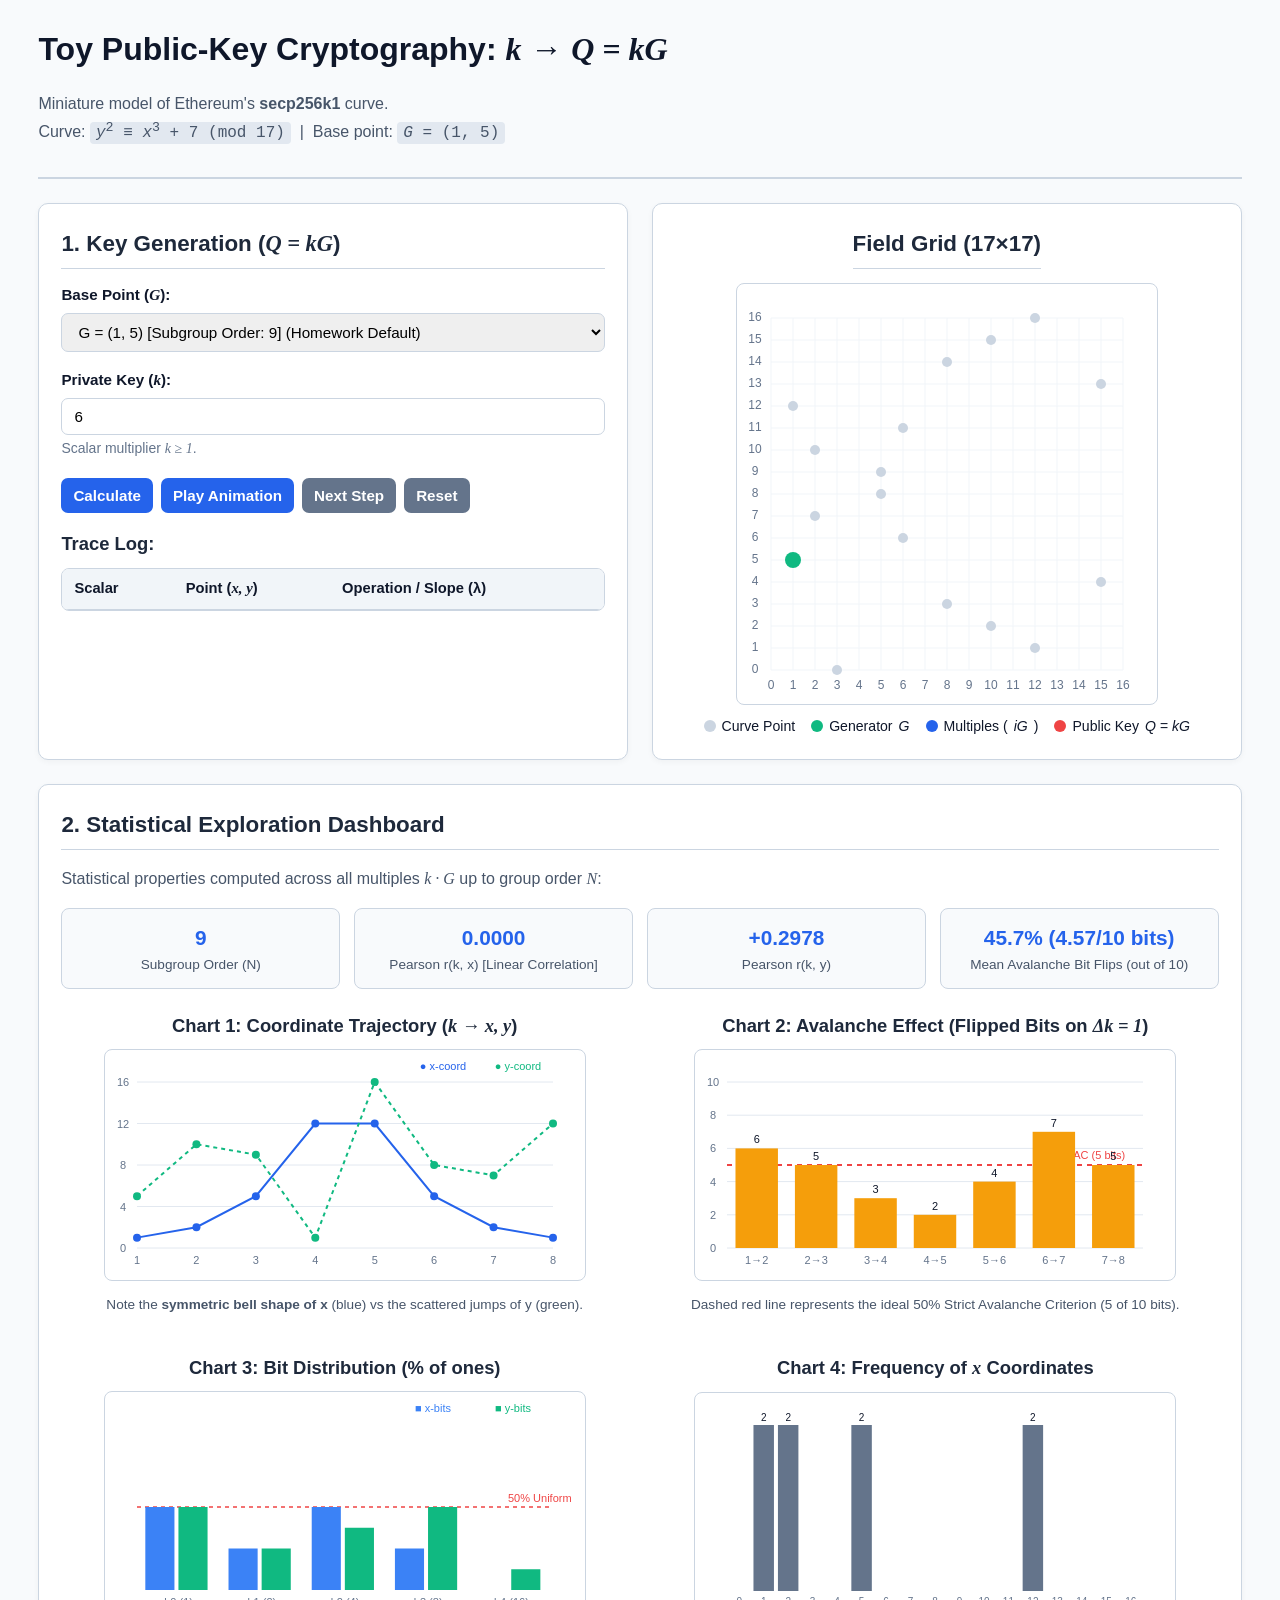
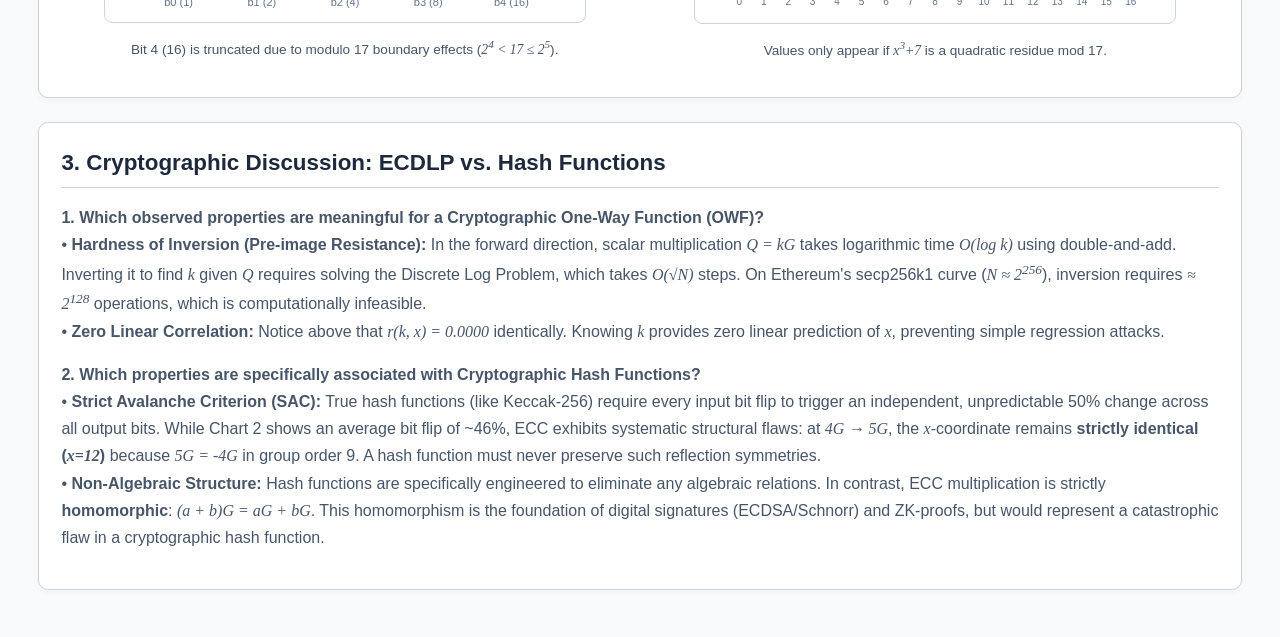
==== hmwk1.html @ 104cedfa "index and homework1" ====
<!doctype html>
<html lang="en">
    <head>
        <meta charset="UTF-8" />
        <meta name="viewport" content="width=device-width, initial-scale=1.0" />
        <title>Public-Key Cryptography (Toy ECC: secp256k1 miniature)</title>
        <style>
            :root {
                --bg: #f8fafc;
                --card: #ffffff;
                --border: #cbd5e1;
                --text: #0f172a;
                --text-muted: #475569;
                --primary: #2563eb;
                --primary-hover: #1d4ed8;
                --accent: #f59e0b;
                --green: #10b981;
                --red: #ef4444;
            }

            * {
                box-sizing: border-box;
            }

            body {
                font-family:
                    -apple-system, BlinkMacSystemFont, "Segoe UI", Roboto,
                    Helvetica, Arial, sans-serif;
                background: var(--bg);
                color: var(--text);
                line-height: 1.6;
                margin: 0;
                padding: 24px;
                font-size: 1.05rem;
            }

            .container {
                max-width: min(94vw, 1450px);
                margin: 0 auto;
            }

            header {
                margin-bottom: 24px;
                border-bottom: 2px solid var(--border);
                padding-bottom: 14px;
            }

            h1 {
                margin: 0 0 8px 0;
                font-size: 2rem;
                color: #0f172a;
                font-weight: 700;
            }
            h2 {
                font-size: 1.4rem;
                margin: 0 0 14px 0;
                border-bottom: 1px solid var(--border);
                padding-bottom: 6px;
                color: #1e293b;
            }
            h3 {
                font-size: 1.15rem;
                margin: 0 0 8px 0;
                color: #1e293b;
            }
            p,
            li {
                font-size: 1rem;
                color: var(--text-muted);
            }

            .card {
                background: var(--card);
                border: 1px solid var(--border);
                border-radius: 10px;
                padding: 22px;
                margin-bottom: 24px;
                box-shadow: 0 2px 6px rgba(0, 0, 0, 0.04);
            }

            .grid-2 {
                display: grid;
                grid-template-columns: 1fr 1fr;
                gap: 24px;
            }

            @media (max-width: 950px) {
                .grid-2 {
                    grid-template-columns: 1fr;
                }
                body {
                    padding: 14px;
                }
            }

            .control-group {
                margin-bottom: 16px;
            }
            label {
                display: block;
                font-weight: 600;
                font-size: 0.95rem;
                margin-bottom: 6px;
            }

            input,
            select,
            button {
                padding: 9px 12px;
                border: 1px solid var(--border);
                border-radius: 7px;
                font-size: 0.95rem;
            }
            input[type="number"],
            select {
                width: 100%;
            }

            .btn-group {
                display: flex;
                gap: 8px;
                margin-top: 12px;
                flex-wrap: wrap;
            }
            button {
                background: var(--primary);
                color: white;
                border: none;
                cursor: pointer;
                font-weight: 600;
                transition: background 0.15s;
            }
            button:hover {
                background: var(--primary-hover);
            }
            button.secondary {
                background: #64748b;
            }
            button.secondary:hover {
                background: #475569;
            }

            canvas {
                background: #ffffff;
                border: 1px solid #cbd5e1;
                border-radius: 8px;
                max-width: 100%;
                height: auto;
            }

            .canvas-container {
                display: flex;
                flex-direction: column;
                align-items: center;
                justify-content: center;
            }

            .legend {
                display: flex;
                gap: 16px;
                font-size: 0.88rem;
                margin-top: 10px;
                flex-wrap: wrap;
                justify-content: center;
            }
            .legend-item {
                display: flex;
                align-items: center;
                gap: 6px;
            }
            .badge {
                width: 12px;
                height: 12px;
                border-radius: 50%;
                display: inline-block;
            }

            .table-container {
                max-height: 290px;
                overflow-y: auto;
                border: 1px solid var(--border);
                border-radius: 8px;
                margin-top: 10px;
            }
            table {
                width: 100%;
                border-collapse: collapse;
                font-size: 0.92rem;
                text-align: left;
            }
            th,
            td {
                padding: 8px 12px;
                border-bottom: 1px solid var(--border);
            }
            th {
                background: #f1f5f9;
                position: sticky;
                top: 0;
                font-weight: 600;
            }

            .final-result {
                background: #ecfdf5;
                border: 2px solid #10b981;
                color: #065f46;
                border-radius: 8px;
                padding: 12px 16px;
                margin-top: 14px;
                font-weight: 700;
                font-size: 1.1rem;
            }

            .badge-math {
                font-family: monospace;
                background: #e2e8f0;
                padding: 2px 6px;
                border-radius: 4px;
            }
            .math {
                font-family: "Times New Roman", Times, serif;
                font-style: italic;
            }

            /* Metric highlights */
            .metric-box {
                background: #f8fafc;
                border: 1px solid var(--border);
                border-radius: 8px;
                padding: 12px;
                text-align: center;
            }
            .metric-val {
                font-size: 1.3rem;
                font-weight: 700;
                color: var(--primary);
            }
            .metric-label {
                font-size: 0.85rem;
                color: var(--text-muted);
            }
        </style>
    </head>
    <body>
        <div class="container">
            <header>
                <h1>
                    Toy Public-Key Cryptography:
                    <span class="math">k</span> &rarr;
                    <span class="math">Q = kG</span>
                </h1>
                <p>
                    Miniature model of Ethereum's
                    <strong>secp256k1</strong> curve.<br />
                    Curve:
                    <span class="badge-math"
                        ><i>y</i><sup>2</sup> &equiv; <i>x</i><sup>3</sup> + 7
                        (mod 17)</span
                    >
                    &nbsp;|&nbsp; Base point:
                    <span class="badge-math"><i>G</i> = (1, 5)</span>
                </p>
            </header>

            <!-- Section 1: Interactive Algorithm -->
            <div class="grid-2">
                <div class="card">
                    <h2>
                        1. Key Generation (<span class="math">Q = kG</span>)
                    </h2>

                    <div class="control-group">
                        <label for="basePointSelect"
                            >Base Point (<span class="math">G</span>):</label
                        >
                        <select id="basePointSelect">
                            <option value="1,5">
                                G = (1, 5) [Subgroup Order: 9] (Homework
                                Default)
                            </option>
                            <option value="6,6">
                                G = (6, 6) [Full Curve Order: 18]
                            </option>
                            <option value="2,7">
                                G = (2, 7) [Subgroup Order: 9]
                            </option>
                        </select>
                    </div>

                    <div class="control-group">
                        <label for="privKey"
                            >Private Key (<span class="math">k</span>):</label
                        >
                        <input
                            type="number"
                            id="privKey"
                            value="6"
                            min="1"
                            max="17"
                        />
                        <small style="color: #64748b"
                            >Scalar multiplier
                            <span class="math">k &ge; 1</span>.</small
                        >
                    </div>

                    <div class="btn-group">
                        <button id="btnCompute">Calculate</button>
                        <button id="btnAnimate">Play Animation</button>
                        <button id="btnStep" class="secondary">
                            Next Step
                        </button>
                        <button id="btnReset" class="secondary">Reset</button>
                    </div>

                    <div
                        id="resultBox"
                        class="final-result"
                        style="display: none"
                    ></div>

                    <h3 style="margin-top: 16px">Trace Log:</h3>
                    <div class="table-container">
                        <table id="stepTable">
                            <thead>
                                <tr>
                                    <th>Scalar</th>
                                    <th>
                                        Point (<span class="math">x, y</span>)
                                    </th>
                                    <th>Operation / Slope (&lambda;)</th>
                                </tr>
                            </thead>
                            <tbody id="stepBody"></tbody>
                        </table>
                    </div>
                </div>

                <!-- Visual Canvas Grid -->
                <div class="card canvas-container">
                    <h2>Field Grid (17&times;17)</h2>
                    <canvas id="curveCanvas" width="420" height="420"></canvas>
                    <div class="legend">
                        <div class="legend-item">
                            <span
                                class="badge"
                                style="background: #cbd5e1"
                            ></span>
                            Curve Point
                        </div>
                        <div class="legend-item">
                            <span
                                class="badge"
                                style="background: #10b981"
                            ></span>
                            Generator <i>G</i>
                        </div>
                        <div class="legend-item">
                            <span
                                class="badge"
                                style="background: #2563eb"
                            ></span>
                            Multiples (<i>iG</i>)
                        </div>
                        <div class="legend-item">
                            <span
                                class="badge"
                                style="background: #ef4444"
                            ></span>
                            Public Key <i>Q = kG</i>
                        </div>
                    </div>
                </div>
            </div>

            <!-- Section 2: Statistical Exploration -->
            <div class="card">
                <h2>2. Statistical Exploration Dashboard</h2>
                <p>
                    Statistical properties computed across all multiples
                    <span class="math">k &middot; G</span> up to group order
                    <span class="math">N</span>:
                </p>

                <!-- 4 Summary KPI boxes -->
                <div
                    style="
                        display: grid;
                        grid-template-columns: repeat(
                            auto-fit,
                            minmax(200px, 1fr)
                        );
                        gap: 14px;
                        margin-bottom: 22px;
                    "
                >
                    <div class="metric-box">
                        <div class="metric-val" id="metricOrder">9</div>
                        <div class="metric-label">Subgroup Order (N)</div>
                    </div>
                    <div class="metric-box">
                        <div class="metric-val" id="metricCorrX">0.0000</div>
                        <div class="metric-label">
                            Pearson r(k, x) [Linear Correlation]
                        </div>
                    </div>
                    <div class="metric-box">
                        <div class="metric-val" id="metricCorrY">+0.2978</div>
                        <div class="metric-label">Pearson r(k, y)</div>
                    </div>
                    <div class="metric-box">
                        <div class="metric-val" id="metricAvalanche">45.7%</div>
                        <div class="metric-label">
                            Mean Avalanche Bit Flips (out of 10)
                        </div>
                    </div>
                </div>

                <!-- Live 2x2 Canvas Charts -->
                <div class="grid-2">
                    <!-- Chart 1: Trajectory -->
                    <div style="text-align: center">
                        <h3>
                            Chart 1: Coordinate Trajectory (<span class="math"
                                >k &rarr; x, y</span
                            >)
                        </h3>
                        <canvas
                            id="chartTrajectory"
                            width="480"
                            height="230"
                        ></canvas>
                        <p style="font-size: 0.85rem; margin-top: 4px">
                            Note the
                            <strong>symmetric bell shape of x</strong> (blue) vs
                            the scattered jumps of y (green).
                        </p>
                    </div>

                    <!-- Chart 2: Avalanche Effect -->
                    <div style="text-align: center">
                        <h3>
                            Chart 2: Avalanche Effect (Flipped Bits on
                            <span class="math">&Delta;k = 1</span>)
                        </h3>
                        <canvas
                            id="chartAvalanche"
                            width="480"
                            height="230"
                        ></canvas>
                        <p style="font-size: 0.85rem; margin-top: 4px">
                            Dashed red line represents the ideal 50% Strict
                            Avalanche Criterion (5 of 10 bits).
                        </p>
                    </div>

                    <!-- Chart 3: Bit Frequencies -->
                    <div style="text-align: center">
                        <h3>Chart 3: Bit Distribution (% of ones)</h3>
                        <canvas
                            id="chartBits"
                            width="480"
                            height="230"
                        ></canvas>
                        <p style="font-size: 0.85rem; margin-top: 4px">
                            Bit 4 (16) is truncated due to modulo 17 boundary
                            effects (<span class="math"
                                >2<sup>4</sup> &lt; 17 &le; 2<sup>5</sup></span
                            >).
                        </p>
                    </div>

                    <!-- Chart 4: X Frequency -->
                    <div style="text-align: center">
                        <h3>
                            Chart 4: Frequency of
                            <span class="math">x</span> Coordinates
                        </h3>
                        <canvas
                            id="chartFreq"
                            width="480"
                            height="230"
                        ></canvas>
                        <p style="font-size: 0.85rem; margin-top: 4px">
                            Values only appear if
                            <span class="math">x<sup>3</sup>+7</span> is a
                            quadratic residue mod 17.
                        </p>
                    </div>
                </div>
            </div>

            <!-- Section 3: Theoretical Discussion -->
            <div class="card">
                <h2>3. Cryptographic Discussion: ECDLP vs. Hash Functions</h2>
                <div
                    style="font-size: 0.96rem; color: #334155; line-height: 1.7"
                >
                    <p>
                        <strong
                            >1. Which observed properties are meaningful for a
                            Cryptographic One-Way Function (OWF)?</strong
                        ><br />
                        &bull;
                        <strong
                            >Hardness of Inversion (Pre-image
                            Resistance):</strong
                        >
                        In the forward direction, scalar multiplication
                        <span class="math">Q = kG</span> takes logarithmic time
                        <span class="math">O(log k)</span> using double-and-add.
                        Inverting it to find <span class="math">k</span> given
                        <span class="math">Q</span> requires solving the
                        Discrete Log Problem, which takes
                        <span class="math">O(&radic;N)</span> steps. On
                        Ethereum's secp256k1 curve (<span class="math"
                            >N &approx; 2<sup>256</sup></span
                        >), inversion requires
                        <span class="math">&approx; 2<sup>128</sup></span>
                        operations, which is computationally infeasible.<br />
                        &bull; <strong>Zero Linear Correlation:</strong> Notice
                        above that
                        <span class="math">r(k, x) = 0.0000</span> identically.
                        Knowing <span class="math">k</span> provides zero linear
                        prediction of <span class="math">x</span>, preventing
                        simple regression attacks.
                    </p>

                    <p>
                        <strong
                            >2. Which properties are specifically associated
                            with Cryptographic Hash Functions?</strong
                        ><br />
                        &bull;
                        <strong>Strict Avalanche Criterion (SAC):</strong> True
                        hash functions (like Keccak-256) require every input bit
                        flip to trigger an independent, unpredictable 50% change
                        across all output bits. While Chart 2 shows an average
                        bit flip of ~46%, ECC exhibits systematic structural
                        flaws: at <span class="math">4G &rarr; 5G</span>, the
                        <span class="math">x</span>-coordinate remains
                        <strong
                            >strictly identical (<span class="math">x=12</span
                            >)</strong
                        >
                        because <span class="math">5G = -4G</span> in group
                        order 9. A hash function must never preserve such
                        reflection symmetries.<br />
                        &bull; <strong>Non-Algebraic Structure:</strong> Hash
                        functions are specifically engineered to eliminate any
                        algebraic relations. In contrast, ECC multiplication is
                        strictly <strong>homomorphic</strong>:
                        <span class="math">(a + b)G = aG + bG</span>. This
                        homomorphism is the foundation of digital signatures
                        (ECDSA/Schnorr) and ZK-proofs, but would represent a
                        catastrophic flaw in a cryptographic hash function.
                    </p>
                </div>
            </div>
        </div>

        <script>
            // --- Modulo 17 Math Engine ---
            const P = 17;

            function mod(n, m = P) {
                return ((n % m) + m) % m;
            }

            function modInverse(a, m = P) {
                a = mod(a, m);
                if (a === 0) return 0;
                let res = 1,
                    base = a,
                    exp = m - 2;
                while (exp > 0) {
                    if (exp % 2 === 1) res = (res * base) % m;
                    base = (base * base) % m;
                    exp = Math.floor(exp / 2);
                }
                return res;
            }

            function getAllValidPoints() {
                const pts = [];
                for (let x = 0; x < P; x++) {
                    const rhs = mod(x * x * x + 7);
                    for (let y = 0; y < P; y++) {
                        if (mod(y * y) === rhs) {
                            pts.push([x, y]);
                        }
                    }
                }
                return pts;
            }

            function pointAdd(pt1, pt2) {
                if (!pt1) return { pt: pt2, desc: "Add with Identity" };
                if (!pt2) return { pt: pt1, desc: "Add with Identity" };

                const [x1, y1] = pt1;
                const [x2, y2] = pt2;

                if (x1 === x2 && mod(y1 + y2) === 0) {
                    return { pt: null, desc: "Point at Infinity (Identity)" };
                }

                let lambda, desc;
                if (x1 === x2 && y1 === y2) {
                    if (y1 === 0)
                        return { pt: null, desc: "Point at Infinity" };
                    const num = mod(3 * x1 * x1);
                    const den = mod(2 * y1);
                    lambda = mod(num * modInverse(den));
                    desc = `Doubling: λ = (3·${x1}²)/(2·${y1}) = ${lambda}`;
                } else {
                    const num = mod(y2 - y1);
                    const den = mod(x2 - x1);
                    lambda = mod(num * modInverse(den));
                    desc = `Addition: λ = (${y2}-${y1})/(${x2}-${x1}) = ${lambda}`;
                }

                const x3 = mod(lambda * lambda - x1 - x2);
                const y3 = mod(lambda * (x1 - x3) - y1);
                return { pt: [x3, y3], desc };
            }

            function computeSequence(basePt, maxK = 18) {
                const seq = [];
                let cur = basePt;
                seq.push({ k: 1, pt: basePt, desc: "Base Point G" });

                for (let i = 2; i <= maxK; i++) {
                    const res = pointAdd(cur, basePt);
                    seq.push({ k: i, pt: res.pt, desc: res.desc });
                    if (res.pt === null) break;
                    cur = res.pt;
                }
                return seq;
            }

            function pearson(xArr, yArr) {
                const n = xArr.length;
                const mx = xArr.reduce((a, b) => a + b, 0) / n;
                const my = yArr.reduce((a, b) => a + b, 0) / n;
                const cov = xArr.reduce(
                    (sum, xi, i) => sum + (xi - mx) * (yArr[i] - my),
                    0,
                );
                const vx = xArr.reduce(
                    (sum, xi) => sum + Math.pow(xi - mx, 2),
                    0,
                );
                const vy = yArr.reduce(
                    (sum, yi) => sum + Math.pow(yi - my, 2),
                    0,
                );
                return vx === 0 || vy === 0 ? 0 : cov / Math.sqrt(vx * vy);
            }

            // --- State & Canvas References ---
            const allPoints = getAllValidPoints();
            let currentBase = [1, 5];
            let fullSequence = [];
            let currentStepIndex = 0;
            let animTimer = null;

            const canvas = document.getElementById("curveCanvas");
            const ctx = canvas.getContext("2d");
            const stepBody = document.getElementById("stepBody");
            const resultBox = document.getElementById("resultBox");

            function init() {
                const rawVal = document
                    .getElementById("basePointSelect")
                    .value.split(",")
                    .map(Number);
                currentBase = rawVal;
                fullSequence = computeSequence(currentBase, 18);
                currentStepIndex = 0;
                renderCanvas();
                renderStats();
            }

            // --- Canvas 1: 17x17 Field Grid ---
            function renderCanvas() {
                const w = canvas.width;
                const h = canvas.height;
                const padding = 34;
                const step = (w - 2 * padding) / (P - 1);

                ctx.clearRect(0, 0, w, h);

                // Axes & grid
                ctx.strokeStyle = "#f1f5f9";
                ctx.lineWidth = 1;
                ctx.fillStyle = "#64748b";
                ctx.font = "12px sans-serif";
                ctx.textAlign = "center";
                ctx.textBaseline = "middle";

                for (let i = 0; i < P; i++) {
                    const px = padding + i * step;
                    const py = h - padding - i * step;

                    ctx.beginPath();
                    ctx.moveTo(px, padding);
                    ctx.lineTo(px, h - padding);
                    ctx.stroke();

                    ctx.beginPath();
                    ctx.moveTo(padding, py);
                    ctx.lineTo(w - padding, py);
                    ctx.stroke();

                    ctx.fillText(i, px, h - padding + 16);
                    ctx.fillText(i, padding - 16, py);
                }

                // All valid points
                for (const [x, y] of allPoints) {
                    const px = padding + x * step;
                    const py = h - padding - y * step;
                    ctx.fillStyle = "#cbd5e1";
                    ctx.beginPath();
                    ctx.arc(px, py, 5, 0, 2 * Math.PI);
                    ctx.fill();
                }

                // Connecting lines
                if (currentStepIndex > 0) {
                    ctx.strokeStyle = "#93c5fd";
                    ctx.lineWidth = 2.5;
                    ctx.beginPath();
                    let first = true;
                    for (let i = 0; i < currentStepIndex; i++) {
                        const item = fullSequence[i];
                        if (!item || !item.pt) continue;
                        const [x, y] = item.pt;
                        const px = padding + x * step;
                        const py = h - padding - y * step;
                        if (first) {
                            ctx.moveTo(px, py);
                            first = false;
                        } else {
                            ctx.lineTo(px, py);
                        }
                    }
                    ctx.stroke();
                    ctx.lineWidth = 1;
                }

                // Generator G
                const gx = padding + currentBase[0] * step;
                const gy = h - padding - currentBase[1] * step;
                ctx.fillStyle = "#10b981";
                ctx.beginPath();
                ctx.arc(gx, gy, 8, 0, 2 * Math.PI);
                ctx.fill();

                // Multiples
                for (let i = 0; i < currentStepIndex; i++) {
                    const item = fullSequence[i];
                    if (!item || !item.pt) continue;
                    const [x, y] = item.pt;
                    const px = padding + x * step;
                    const py = h - padding - y * step;
                    const isFinal = i === currentStepIndex - 1;
                    ctx.fillStyle = isFinal ? "#ef4444" : "#2563eb";
                    ctx.beginPath();
                    ctx.arc(px, py, isFinal ? 9 : 6.5, 0, 2 * Math.PI);
                    ctx.fill();

                    ctx.fillStyle = "#0f172a";
                    ctx.font = "bold 12px sans-serif";
                    ctx.fillText(`${item.k}G`, px + 12, py - 8);
                }
            }

            function updateTable() {
                stepBody.innerHTML = "";
                for (let i = 0; i < currentStepIndex; i++) {
                    const item = fullSequence[i];
                    const tr = document.createElement("tr");
                    const ptText = item.pt
                        ? `(${item.pt[0]}, ${item.pt[1]})`
                        : "Identity (Point at Infinity)";
                    tr.innerHTML = `
        <td><strong>${item.k}G</strong></td>
        <td>${ptText}</td>
        <td><small>${item.desc}</small></td>
      `;
                    stepBody.appendChild(tr);
                }

                const targetK = parseInt(
                    document.getElementById("privKey").value,
                    10,
                );
                if (
                    currentStepIndex >= targetK &&
                    targetK <= fullSequence.length
                ) {
                    const finalItem = fullSequence[targetK - 1];
                    resultBox.style.display = "block";
                    const finalStr = finalItem.pt
                        ? `(${finalItem.pt[0]}, ${finalItem.pt[1]})`
                        : "Identity (Point at Infinity)";
                    resultBox.innerHTML = `TOY PUBLIC KEY: Q = ${targetK}G = ${finalStr}`;
                } else {
                    resultBox.style.display = "none";
                }
            }

            function stepForward() {
                const targetK = parseInt(
                    document.getElementById("privKey").value,
                    10,
                );
                if (
                    currentStepIndex < targetK &&
                    currentStepIndex < fullSequence.length
                ) {
                    currentStepIndex++;
                    renderCanvas();
                    updateTable();
                    return true;
                }
                return false;
            }

            function runAll() {
                clearInterval(animTimer);
                const targetK = parseInt(
                    document.getElementById("privKey").value,
                    10,
                );
                currentStepIndex = Math.min(targetK, fullSequence.length);
                renderCanvas();
                updateTable();
            }

            function startAnimation() {
                clearInterval(animTimer);
                currentStepIndex = 0;
                renderCanvas();
                updateTable();
                animTimer = setInterval(() => {
                    const hasNext = stepForward();
                    if (!hasNext) clearInterval(animTimer);
                }, 700);
            }

            // --- STATISTICAL DASHBOARD (4 Canvas Charts) ---
            function renderStats() {
                const valid = fullSequence.filter((d) => d.pt !== null);
                const ks = valid.map((d) => d.k);
                const xs = valid.map((d) => d.pt[0]);
                const ys = valid.map((d) => d.pt[1]);

                // Update KPI indicators
                document.getElementById("metricOrder").innerText =
                    fullSequence.length;
                const rx = pearson(ks, xs);
                const ry = pearson(ks, ys);
                document.getElementById("metricCorrX").innerText =
                    rx.toFixed(4);
                document.getElementById("metricCorrY").innerText =
                    (ry >= 0 ? "+" : "") + ry.toFixed(4);

                // Compute avalanche flips
                const flips = [];
                const flipLabels = [];
                for (let i = 0; i < valid.length - 1; i++) {
                    const b1 = (valid[i].pt[0] << 5) | valid[i].pt[1];
                    const b2 = (valid[i + 1].pt[0] << 5) | valid[i + 1].pt[1];
                    let cnt = 0,
                        xor = b1 ^ b2;
                    for (let bit = 0; bit < 10; bit++)
                        if ((xor >> bit) & 1) cnt++;
                    flips.push(cnt);
                    flipLabels.push(`${valid[i].k}→${valid[i + 1].k}`);
                }
                const meanFlips =
                    flips.reduce((a, b) => a + b, 0) / flips.length;
                document.getElementById("metricAvalanche").innerText =
                    `${(meanFlips * 10).toFixed(1)}% (${meanFlips.toFixed(2)}/10 bits)`;

                // Draw Chart 1: Trajectory
                drawTrajectoryChart(ks, xs, ys);

                // Draw Chart 2: Avalanche
                drawAvalancheChart(flipLabels, flips);

                // Draw Chart 3: Bit Frequencies
                drawBitChart(xs, ys);

                // Draw Chart 4: Coordinate Frequencies
                drawFreqChart(xs);
            }

            // --- Chart 1: Trajectory ---
            function drawTrajectoryChart(ks, xs, ys) {
                const cvs = document.getElementById("chartTrajectory");
                const c = cvs.getContext("2d");
                const w = cvs.width,
                    h = cvs.height,
                    p = 32;
                c.clearRect(0, 0, w, h);

                // Grid
                c.strokeStyle = "#e2e8f0";
                c.lineWidth = 1;
                c.fillStyle = "#64748b";
                c.font = "11px sans-serif";
                c.textAlign = "center";

                const maxK = Math.max(...ks);
                const xStep = (w - 2 * p) / (maxK - 1 || 1);
                const yStep = (h - 2 * p) / 16;

                for (let i = 0; i <= 16; i += 4) {
                    const py = h - p - i * yStep;
                    c.beginPath();
                    c.moveTo(p, py);
                    c.lineTo(w - p, py);
                    c.stroke();
                    c.fillText(i, p - 14, py + 4);
                }

                // Draw X trajectory line (Blue)
                c.strokeStyle = "#2563eb";
                c.lineWidth = 2;
                c.beginPath();
                ks.forEach((k, idx) => {
                    const px = p + (k - 1) * xStep;
                    const py = h - p - xs[idx] * yStep;
                    if (idx === 0) c.moveTo(px, py);
                    else c.lineTo(px, py);
                });
                c.stroke();

                // Draw Y trajectory line (Green dashed)
                c.strokeStyle = "#10b981";
                c.lineWidth = 2;
                c.setLineDash([4, 4]);
                c.beginPath();
                ks.forEach((k, idx) => {
                    const px = p + (k - 1) * xStep;
                    const py = h - p - ys[idx] * yStep;
                    if (idx === 0) c.moveTo(px, py);
                    else c.lineTo(px, py);
                });
                c.stroke();
                c.setLineDash([]);

                // Draw points & labels
                ks.forEach((k, idx) => {
                    const px = p + (k - 1) * xStep;
                    c.fillStyle = "#64748b";
                    c.fillText(k, px, h - p + 16);

                    // x dot
                    c.fillStyle = "#2563eb";
                    c.beginPath();
                    c.arc(px, h - p - xs[idx] * yStep, 4, 0, Math.PI * 2);
                    c.fill();

                    // y dot
                    c.fillStyle = "#10b981";
                    c.beginPath();
                    c.arc(px, h - p - ys[idx] * yStep, 4, 0, Math.PI * 2);
                    c.fill();
                });

                // Legend
                c.fillStyle = "#2563eb";
                c.fillText("● x-coord", w - p - 110, p - 12);
                c.fillStyle = "#10b981";
                c.fillText("● y-coord", w - p - 35, p - 12);
            }

            // --- Chart 2: Avalanche ---
            function drawAvalancheChart(labels, flips) {
                const cvs = document.getElementById("chartAvalanche");
                const c = cvs.getContext("2d");
                const w = cvs.width,
                    h = cvs.height,
                    p = 32;
                c.clearRect(0, 0, w, h);

                const barW = (w - 2 * p) / (flips.length * 1.4);
                const step = (w - 2 * p) / flips.length;

                // Grid lines for 0 to 10
                c.strokeStyle = "#e2e8f0";
                c.lineWidth = 1;
                c.fillStyle = "#64748b";
                c.font = "11px sans-serif";
                c.textAlign = "center";

                for (let i = 0; i <= 10; i += 2) {
                    const py = h - p - (i / 10) * (h - 2 * p);
                    c.beginPath();
                    c.moveTo(p, py);
                    c.lineTo(w - p, py);
                    c.stroke();
                    c.fillText(i, p - 14, py + 4);
                }

                // 50% SAC Line (5 bits)
                const midY = h - p - 0.5 * (h - 2 * p);
                c.strokeStyle = "#ef4444";
                c.lineWidth = 2;
                c.setLineDash([5, 5]);
                c.beginPath();
                c.moveTo(p, midY);
                c.lineTo(w - p, midY);
                c.stroke();
                c.setLineDash([]);
                c.fillStyle = "#ef4444";
                c.fillText("50% SAC (5 bits)", w - p - 60, midY - 6);

                // Bars
                flips.forEach((val, i) => {
                    const bx = p + i * step + (step - barW) / 2;
                    const bH = (val / 10) * (h - 2 * p);
                    const by = h - p - bH;
                    c.fillStyle = "#f59e0b";
                    c.fillRect(bx, by, barW, bH);

                    c.fillStyle = "#0f172a";
                    c.fillText(val, bx + barW / 2, by - 5);
                    c.fillStyle = "#64748b";
                    c.fillText(labels[i], bx + barW / 2, h - p + 16);
                });
            }

            // --- Chart 3: Bit Frequencies ---
            function drawBitChart(xs, ys) {
                const cvs = document.getElementById("chartBits");
                const c = cvs.getContext("2d");
                const w = cvs.width,
                    h = cvs.height,
                    p = 32;
                c.clearRect(0, 0, w, h);

                const xBits = [0, 1, 2, 3, 4].map(
                    (b) =>
                        (xs.filter((v) => (v >> b) & 1).length / xs.length) *
                        100,
                );
                const yBits = [0, 1, 2, 3, 4].map(
                    (b) =>
                        (ys.filter((v) => (v >> b) & 1).length / ys.length) *
                        100,
                );

                // 50% baseline
                const y50 = h - p - 0.5 * (h - 2 * p);
                c.strokeStyle = "#ef4444";
                c.lineWidth = 1.5;
                c.setLineDash([4, 4]);
                c.beginPath();
                c.moveTo(p, y50);
                c.lineTo(w - p, y50);
                c.stroke();
                c.setLineDash([]);
                c.fillStyle = "#ef4444";
                c.font = "11px sans-serif";
                c.fillText("50% Uniform", w - p - 45, y50 - 5);

                const groupW = (w - 2 * p) / 5;
                const barW = groupW * 0.35;

                [0, 1, 2, 3, 4].forEach((b) => {
                    const gx = p + b * groupW;

                    // x bit bar (Blue)
                    const xH = (xBits[b] / 100) * (h - 2 * p);
                    c.fillStyle = "#3b82f6";
                    c.fillRect(gx + groupW * 0.1, h - p - xH, barW, xH);

                    // y bit bar (Green)
                    const yH = (yBits[b] / 100) * (h - 2 * p);
                    c.fillStyle = "#10b981";
                    c.fillRect(
                        gx + groupW * 0.1 + barW + 4,
                        h - p - yH,
                        barW,
                        yH,
                    );

                    c.fillStyle = "#64748b";
                    c.textAlign = "center";
                    c.fillText(
                        `b${b} (${1 << b})`,
                        gx + groupW / 2,
                        h - p + 16,
                    );
                });

                c.fillStyle = "#3b82f6";
                c.fillText("■ x-bits", w - p - 120, p - 12);
                c.fillStyle = "#10b981";
                c.fillText("■ y-bits", w - p - 40, p - 12);
            }

            // --- Chart 4: Coordinate Frequencies ---
            function drawFreqChart(xs) {
                const cvs = document.getElementById("chartFreq");
                const c = cvs.getContext("2d");
                const w = cvs.width,
                    h = cvs.height,
                    p = 32;
                c.clearRect(0, 0, w, h);

                const counts = Array(P).fill(0);
                xs.forEach((val) => counts[val]++);

                const maxCount = Math.max(...counts, 2);
                const barW = (w - 2 * p) / P;

                for (let i = 0; i < P; i++) {
                    const bx = p + i * barW;
                    const bH = (counts[i] / maxCount) * (h - 2 * p);
                    const by = h - p - bH;

                    c.fillStyle = counts[i] > 0 ? "#64748b" : "#f1f5f9";
                    c.fillRect(bx + 2, by, barW - 4, bH);

                    c.fillStyle = "#64748b";
                    c.font = "10px sans-serif";
                    c.textAlign = "center";
                    c.fillText(i, bx + barW / 2, h - p + 14);

                    if (counts[i] > 0) {
                        c.fillStyle = "#0f172a";
                        c.fillText(counts[i], bx + barW / 2, by - 4);
                    }
                }
            }

            // --- Event Listeners ---
            document
                .getElementById("btnCompute")
                .addEventListener("click", runAll);
            document
                .getElementById("btnAnimate")
                .addEventListener("click", startAnimation);
            document.getElementById("btnStep").addEventListener("click", () => {
                clearInterval(animTimer);
                stepForward();
            });
            document
                .getElementById("btnReset")
                .addEventListener("click", () => {
                    clearInterval(animTimer);
                    currentStepIndex = 0;
                    renderCanvas();
                    updateTable();
                });
            document
                .getElementById("basePointSelect")
                .addEventListener("change", init);
            document.getElementById("privKey").addEventListener("input", () => {
                currentStepIndex = 0;
                renderCanvas();
                updateTable();
            });

            init();
        </script>
    </body>
</html>
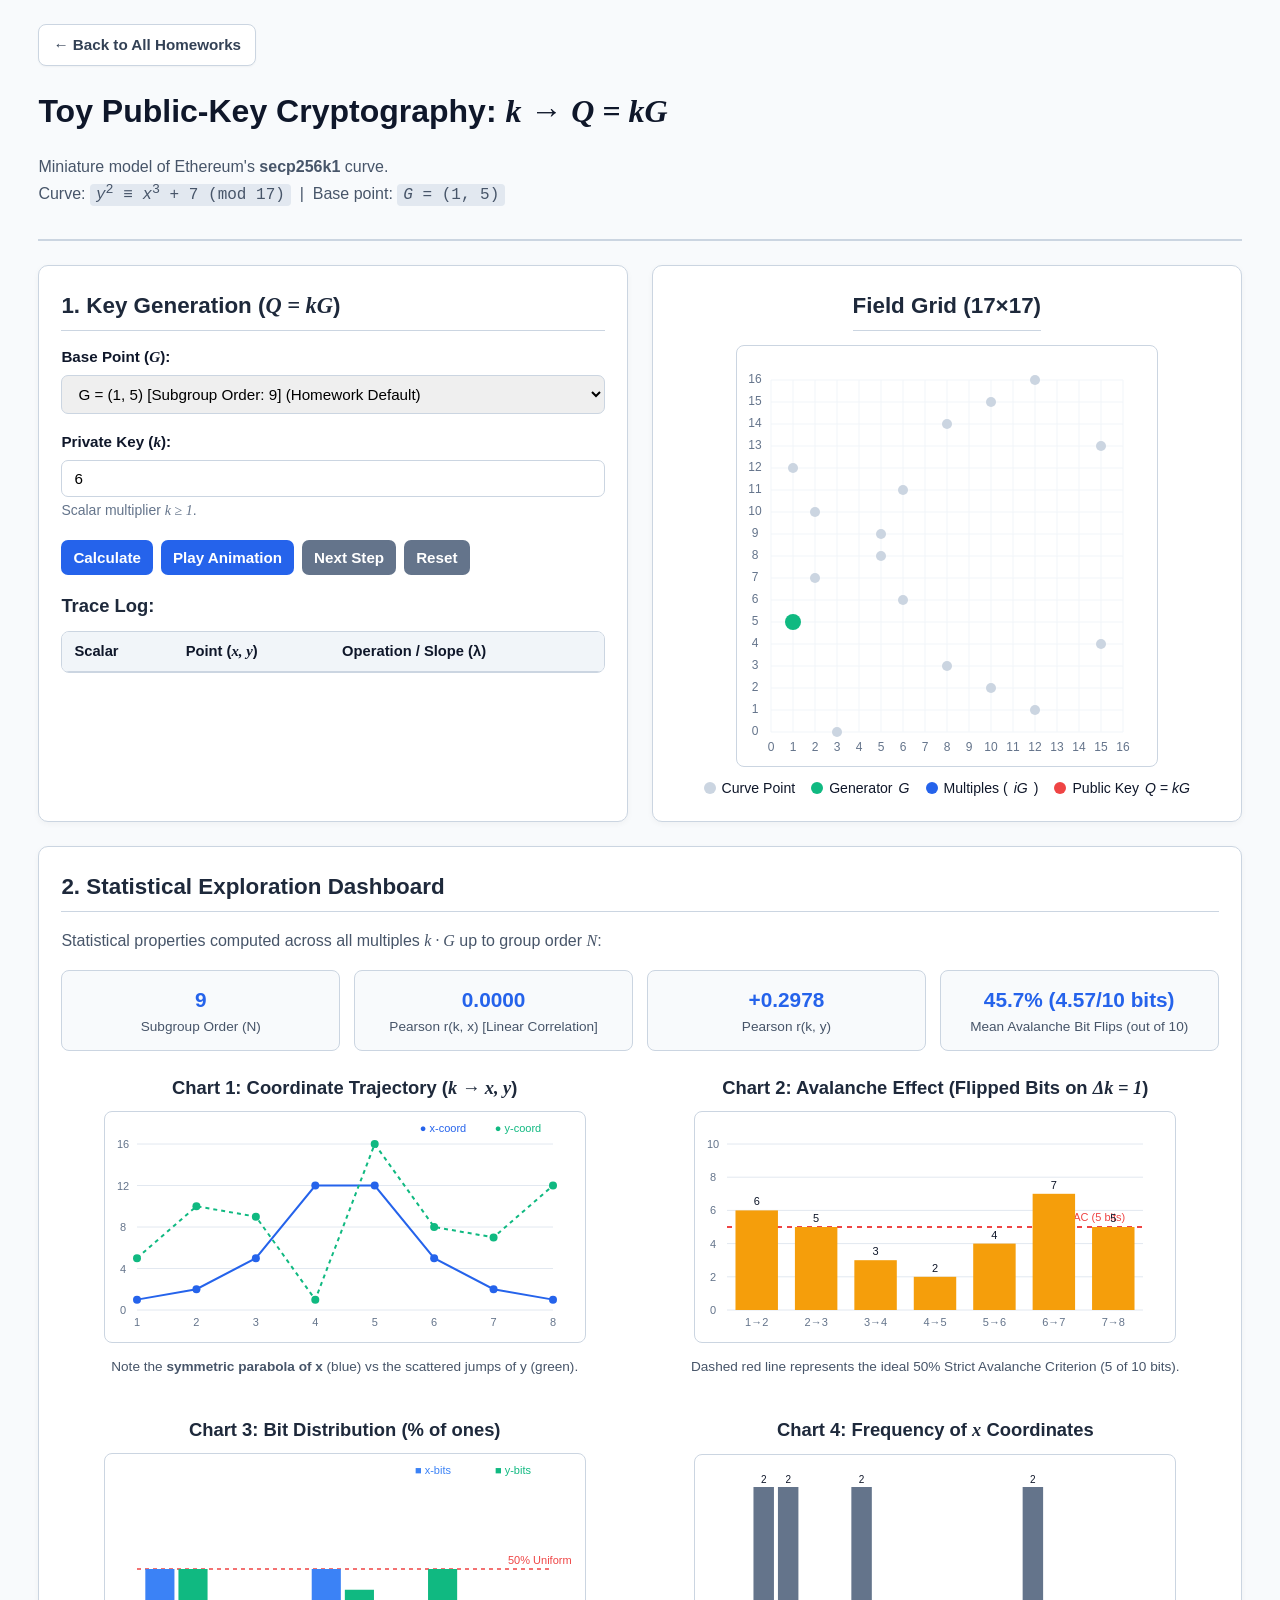
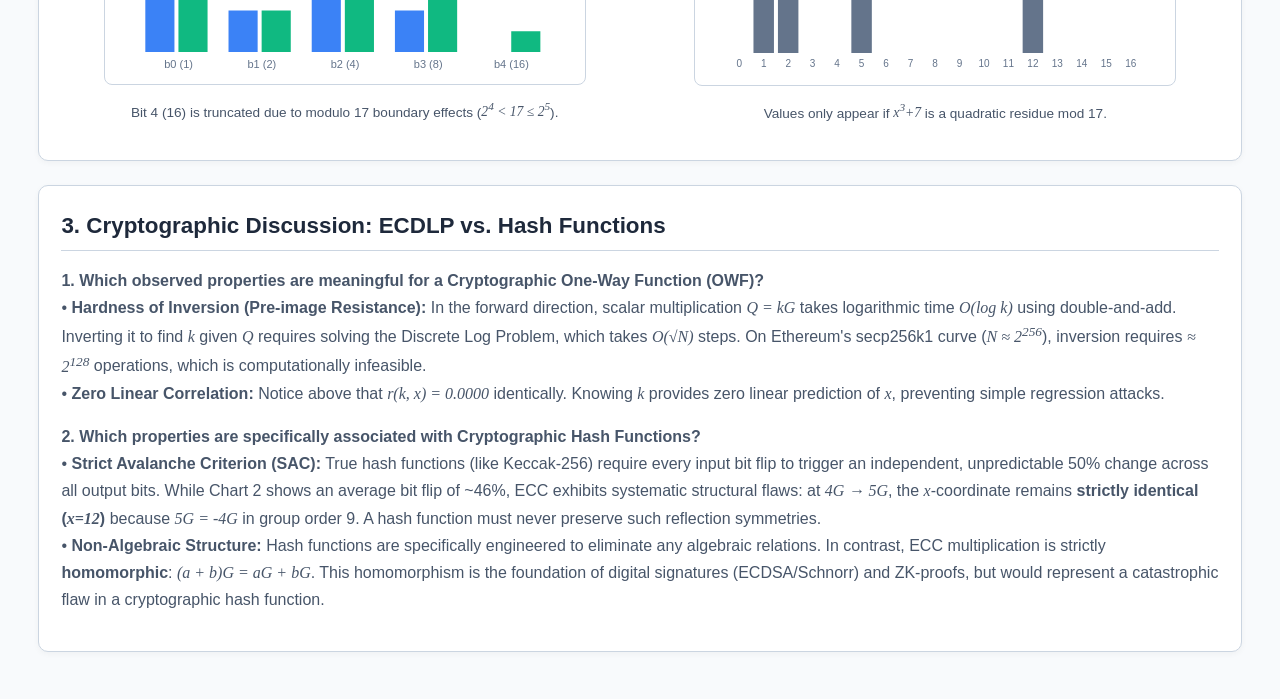
==== commit f65207b8: "Update hmwk1.html" ====
--- a/hmwk1.html
+++ b/hmwk1.html
@@ -39,6 +39,31 @@
                 margin: 0 auto;
             }
 
+            /* Go Back Button */
+            .back-btn {
+                display: inline-flex;
+                align-items: center;
+                gap: 6px;
+                padding: 8px 14px;
+                font-size: 0.95rem;
+                font-weight: 600;
+                color: #334155;
+                background: #ffffff;
+                border: 1px solid var(--border);
+                border-radius: 8px;
+                text-decoration: none;
+                margin-bottom: 20px;
+                box-shadow: 0 1px 2px rgba(0, 0, 0, 0.04);
+                transition: all 0.15s ease;
+            }
+
+            .back-btn:hover {
+                background: #f1f5f9;
+                color: var(--primary);
+                border-color: #94a3b8;
+                transform: translateX(-2px);
+            }
+
             header {
                 margin-bottom: 24px;
                 border-bottom: 2px solid var(--border);
@@ -222,7 +247,6 @@
                 font-style: italic;
             }
 
-            /* Metric highlights */
             .metric-box {
                 background: #f8fafc;
                 border: 1px solid var(--border);
@@ -243,6 +267,11 @@
     </head>
     <body>
         <div class="container">
+            <!-- Top Go Back Button -->
+            <a href="index.html" class="back-btn"
+                >&larr; Back to All Homeworks</a
+            >
+
             <header>
                 <h1>
                     Toy Public-Key Cryptography:
@@ -262,7 +291,7 @@
                 </p>
             </header>
 
-            <!-- Section 1: Interactive Algorithm -->
+            <!-- Interactive Algorithm -->
             <div class="grid-2">
                 <div class="card">
                     <h2>
@@ -373,7 +402,7 @@
                 </div>
             </div>
 
-            <!-- Section 2: Statistical Exploration -->
+            <!-- Statistical Exploration -->
             <div class="card">
                 <h2>2. Statistical Exploration Dashboard</h2>
                 <p>
@@ -382,7 +411,6 @@
                     <span class="math">N</span>:
                 </p>
 
-                <!-- 4 Summary KPI boxes -->
                 <div
                     style="
                         display: grid;
@@ -416,7 +444,6 @@
                     </div>
                 </div>
 
-                <!-- Live 2x2 Canvas Charts -->
                 <div class="grid-2">
                     <!-- Chart 1: Trajectory -->
                     <div style="text-align: center">
@@ -432,7 +459,7 @@
                         ></canvas>
                         <p style="font-size: 0.85rem; margin-top: 4px">
                             Note the
-                            <strong>symmetric bell shape of x</strong> (blue) vs
+                            <strong>symmetric parabola of x</strong> (blue) vs
                             the scattered jumps of y (green).
                         </p>
                     </div>
@@ -454,7 +481,6 @@
                         </p>
                     </div>
 
-                    <!-- Chart 3: Bit Frequencies -->
                     <div style="text-align: center">
                         <h3>Chart 3: Bit Distribution (% of ones)</h3>
                         <canvas
@@ -490,7 +516,7 @@
                 </div>
             </div>
 
-            <!-- Section 3: Theoretical Discussion -->
+            <!-- Theoretical Discussion -->
             <div class="card">
                 <h2>3. Cryptographic Discussion: ECDLP vs. Hash Functions</h2>
                 <div
@@ -560,7 +586,6 @@
         </div>
 
         <script>
-            // --- Modulo 17 Math Engine ---
             const P = 17;
 
             function mod(n, m = P) {
@@ -658,7 +683,6 @@
                 return vx === 0 || vy === 0 ? 0 : cov / Math.sqrt(vx * vy);
             }
 
-            // --- State & Canvas References ---
             const allPoints = getAllValidPoints();
             let currentBase = [1, 5];
             let fullSequence = [];
@@ -682,7 +706,6 @@
                 renderStats();
             }
 
-            // --- Canvas 1: 17x17 Field Grid ---
             function renderCanvas() {
                 const w = canvas.width;
                 const h = canvas.height;
@@ -691,7 +714,6 @@
 
                 ctx.clearRect(0, 0, w, h);
 
-                // Axes & grid
                 ctx.strokeStyle = "#f1f5f9";
                 ctx.lineWidth = 1;
                 ctx.fillStyle = "#64748b";
@@ -717,7 +739,6 @@
                     ctx.fillText(i, padding - 16, py);
                 }
 
-                // All valid points
                 for (const [x, y] of allPoints) {
                     const px = padding + x * step;
                     const py = h - padding - y * step;
@@ -727,7 +748,6 @@
                     ctx.fill();
                 }
 
-                // Connecting lines
                 if (currentStepIndex > 0) {
                     ctx.strokeStyle = "#93c5fd";
                     ctx.lineWidth = 2.5;
@@ -750,7 +770,6 @@
                     ctx.lineWidth = 1;
                 }
 
-                // Generator G
                 const gx = padding + currentBase[0] * step;
                 const gy = h - padding - currentBase[1] * step;
                 ctx.fillStyle = "#10b981";
@@ -758,7 +777,6 @@
                 ctx.arc(gx, gy, 8, 0, 2 * Math.PI);
                 ctx.fill();
 
-                // Multiples
                 for (let i = 0; i < currentStepIndex; i++) {
                     const item = fullSequence[i];
                     if (!item || !item.pt) continue;
@@ -851,14 +869,12 @@
                 }, 700);
             }
 
-            // --- STATISTICAL DASHBOARD (4 Canvas Charts) ---
             function renderStats() {
                 const valid = fullSequence.filter((d) => d.pt !== null);
                 const ks = valid.map((d) => d.k);
                 const xs = valid.map((d) => d.pt[0]);
                 const ys = valid.map((d) => d.pt[1]);
 
-                // Update KPI indicators
                 document.getElementById("metricOrder").innerText =
                     fullSequence.length;
                 const rx = pearson(ks, xs);
@@ -868,7 +884,6 @@
                 document.getElementById("metricCorrY").innerText =
                     (ry >= 0 ? "+" : "") + ry.toFixed(4);
 
-                // Compute avalanche flips
                 const flips = [];
                 const flipLabels = [];
                 for (let i = 0; i < valid.length - 1; i++) {
@@ -886,20 +901,12 @@
                 document.getElementById("metricAvalanche").innerText =
                     `${(meanFlips * 10).toFixed(1)}% (${meanFlips.toFixed(2)}/10 bits)`;
 
-                // Draw Chart 1: Trajectory
                 drawTrajectoryChart(ks, xs, ys);
-
-                // Draw Chart 2: Avalanche
                 drawAvalancheChart(flipLabels, flips);
-
-                // Draw Chart 3: Bit Frequencies
                 drawBitChart(xs, ys);
-
-                // Draw Chart 4: Coordinate Frequencies
                 drawFreqChart(xs);
             }
 
-            // --- Chart 1: Trajectory ---
             function drawTrajectoryChart(ks, xs, ys) {
                 const cvs = document.getElementById("chartTrajectory");
                 const c = cvs.getContext("2d");
@@ -908,7 +915,6 @@
                     p = 32;
                 c.clearRect(0, 0, w, h);
 
-                // Grid
                 c.strokeStyle = "#e2e8f0";
                 c.lineWidth = 1;
                 c.fillStyle = "#64748b";
@@ -928,7 +934,6 @@
                     c.fillText(i, p - 14, py + 4);
                 }
 
-                // Draw X trajectory line (Blue)
                 c.strokeStyle = "#2563eb";
                 c.lineWidth = 2;
                 c.beginPath();
@@ -940,7 +945,6 @@
                 });
                 c.stroke();
 
-                // Draw Y trajectory line (Green dashed)
                 c.strokeStyle = "#10b981";
                 c.lineWidth = 2;
                 c.setLineDash([4, 4]);
@@ -954,33 +958,28 @@
                 c.stroke();
                 c.setLineDash([]);
 
-                // Draw points & labels
                 ks.forEach((k, idx) => {
                     const px = p + (k - 1) * xStep;
                     c.fillStyle = "#64748b";
                     c.fillText(k, px, h - p + 16);
 
-                    // x dot
                     c.fillStyle = "#2563eb";
                     c.beginPath();
                     c.arc(px, h - p - xs[idx] * yStep, 4, 0, Math.PI * 2);
                     c.fill();
 
-                    // y dot
                     c.fillStyle = "#10b981";
                     c.beginPath();
                     c.arc(px, h - p - ys[idx] * yStep, 4, 0, Math.PI * 2);
                     c.fill();
                 });
 
-                // Legend
                 c.fillStyle = "#2563eb";
                 c.fillText("● x-coord", w - p - 110, p - 12);
                 c.fillStyle = "#10b981";
                 c.fillText("● y-coord", w - p - 35, p - 12);
             }
 
-            // --- Chart 2: Avalanche ---
             function drawAvalancheChart(labels, flips) {
                 const cvs = document.getElementById("chartAvalanche");
                 const c = cvs.getContext("2d");
@@ -992,7 +991,6 @@
                 const barW = (w - 2 * p) / (flips.length * 1.4);
                 const step = (w - 2 * p) / flips.length;
 
-                // Grid lines for 0 to 10
                 c.strokeStyle = "#e2e8f0";
                 c.lineWidth = 1;
                 c.fillStyle = "#64748b";
@@ -1008,7 +1006,6 @@
                     c.fillText(i, p - 14, py + 4);
                 }
 
-                // 50% SAC Line (5 bits)
                 const midY = h - p - 0.5 * (h - 2 * p);
                 c.strokeStyle = "#ef4444";
                 c.lineWidth = 2;
@@ -1021,7 +1018,6 @@
                 c.fillStyle = "#ef4444";
                 c.fillText("50% SAC (5 bits)", w - p - 60, midY - 6);
 
-                // Bars
                 flips.forEach((val, i) => {
                     const bx = p + i * step + (step - barW) / 2;
                     const bH = (val / 10) * (h - 2 * p);
@@ -1036,7 +1032,6 @@
                 });
             }
 
-            // --- Chart 3: Bit Frequencies ---
             function drawBitChart(xs, ys) {
                 const cvs = document.getElementById("chartBits");
                 const c = cvs.getContext("2d");
@@ -1056,7 +1051,6 @@
                         100,
                 );
 
-                // 50% baseline
                 const y50 = h - p - 0.5 * (h - 2 * p);
                 c.strokeStyle = "#ef4444";
                 c.lineWidth = 1.5;
@@ -1076,12 +1070,10 @@
                 [0, 1, 2, 3, 4].forEach((b) => {
                     const gx = p + b * groupW;
 
-                    // x bit bar (Blue)
                     const xH = (xBits[b] / 100) * (h - 2 * p);
                     c.fillStyle = "#3b82f6";
                     c.fillRect(gx + groupW * 0.1, h - p - xH, barW, xH);
 
-                    // y bit bar (Green)
                     const yH = (yBits[b] / 100) * (h - 2 * p);
                     c.fillStyle = "#10b981";
                     c.fillRect(
@@ -1106,7 +1098,6 @@
                 c.fillText("■ y-bits", w - p - 40, p - 12);
             }
 
-            // --- Chart 4: Coordinate Frequencies ---
             function drawFreqChart(xs) {
                 const cvs = document.getElementById("chartFreq");
                 const c = cvs.getContext("2d");
@@ -1141,7 +1132,6 @@
                 }
             }
 
-            // --- Event Listeners ---
             document
                 .getElementById("btnCompute")
                 .addEventListener("click", runAll);
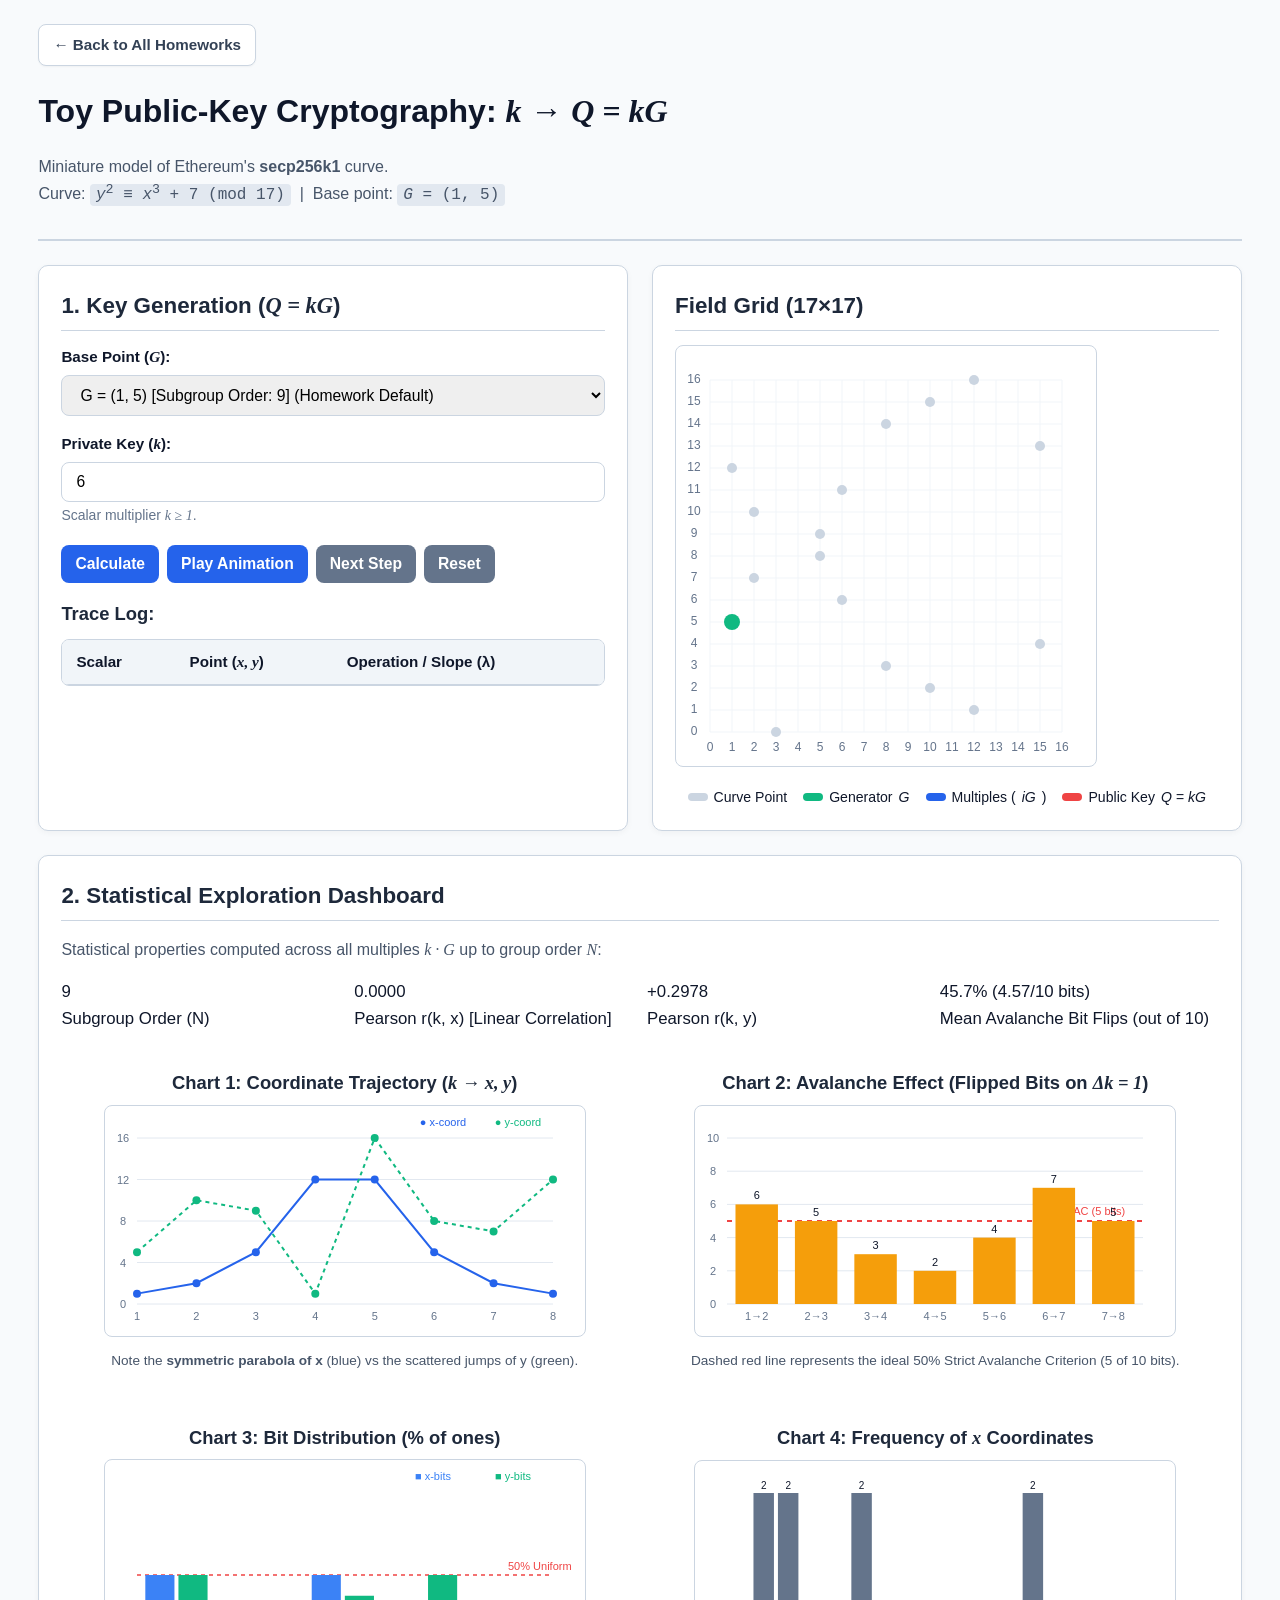
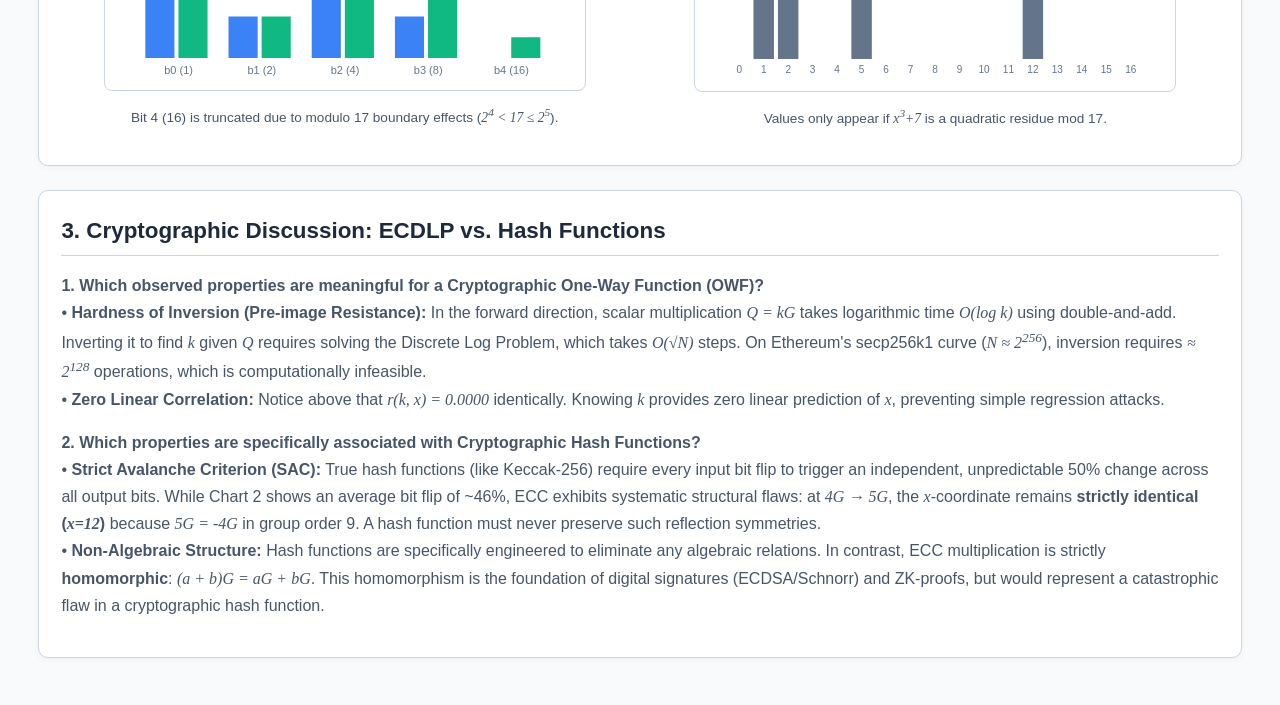
==== commit 482a709d: "change file names" ====
--- a/hmwk1.html
+++ b/hmwk1.html
@@ -4,270 +4,10 @@
         <meta charset="UTF-8" />
         <meta name="viewport" content="width=device-width, initial-scale=1.0" />
         <title>Public-Key Cryptography (Toy ECC: secp256k1 miniature)</title>
-        <style>
-            :root {
-                --bg: #f8fafc;
-                --card: #ffffff;
-                --border: #cbd5e1;
-                --text: #0f172a;
-                --text-muted: #475569;
-                --primary: #2563eb;
-                --primary-hover: #1d4ed8;
-                --accent: #f59e0b;
-                --green: #10b981;
-                --red: #ef4444;
-            }
-
-            * {
-                box-sizing: border-box;
-            }
-
-            body {
-                font-family:
-                    -apple-system, BlinkMacSystemFont, "Segoe UI", Roboto,
-                    Helvetica, Arial, sans-serif;
-                background: var(--bg);
-                color: var(--text);
-                line-height: 1.6;
-                margin: 0;
-                padding: 24px;
-                font-size: 1.05rem;
-            }
-
-            .container {
-                max-width: min(94vw, 1450px);
-                margin: 0 auto;
-            }
-
-            /* Go Back Button */
-            .back-btn {
-                display: inline-flex;
-                align-items: center;
-                gap: 6px;
-                padding: 8px 14px;
-                font-size: 0.95rem;
-                font-weight: 600;
-                color: #334155;
-                background: #ffffff;
-                border: 1px solid var(--border);
-                border-radius: 8px;
-                text-decoration: none;
-                margin-bottom: 20px;
-                box-shadow: 0 1px 2px rgba(0, 0, 0, 0.04);
-                transition: all 0.15s ease;
-            }
-
-            .back-btn:hover {
-                background: #f1f5f9;
-                color: var(--primary);
-                border-color: #94a3b8;
-                transform: translateX(-2px);
-            }
-
-            header {
-                margin-bottom: 24px;
-                border-bottom: 2px solid var(--border);
-                padding-bottom: 14px;
-            }
-
-            h1 {
-                margin: 0 0 8px 0;
-                font-size: 2rem;
-                color: #0f172a;
-                font-weight: 700;
-            }
-            h2 {
-                font-size: 1.4rem;
-                margin: 0 0 14px 0;
-                border-bottom: 1px solid var(--border);
-                padding-bottom: 6px;
-                color: #1e293b;
-            }
-            h3 {
-                font-size: 1.15rem;
-                margin: 0 0 8px 0;
-                color: #1e293b;
-            }
-            p,
-            li {
-                font-size: 1rem;
-                color: var(--text-muted);
-            }
-
-            .card {
-                background: var(--card);
-                border: 1px solid var(--border);
-                border-radius: 10px;
-                padding: 22px;
-                margin-bottom: 24px;
-                box-shadow: 0 2px 6px rgba(0, 0, 0, 0.04);
-            }
-
-            .grid-2 {
-                display: grid;
-                grid-template-columns: 1fr 1fr;
-                gap: 24px;
-            }
-
-            @media (max-width: 950px) {
-                .grid-2 {
-                    grid-template-columns: 1fr;
-                }
-                body {
-                    padding: 14px;
-                }
-            }
-
-            .control-group {
-                margin-bottom: 16px;
-            }
-            label {
-                display: block;
-                font-weight: 600;
-                font-size: 0.95rem;
-                margin-bottom: 6px;
-            }
-
-            input,
-            select,
-            button {
-                padding: 9px 12px;
-                border: 1px solid var(--border);
-                border-radius: 7px;
-                font-size: 0.95rem;
-            }
-            input[type="number"],
-            select {
-                width: 100%;
-            }
-
-            .btn-group {
-                display: flex;
-                gap: 8px;
-                margin-top: 12px;
-                flex-wrap: wrap;
-            }
-            button {
-                background: var(--primary);
-                color: white;
-                border: none;
-                cursor: pointer;
-                font-weight: 600;
-                transition: background 0.15s;
-            }
-            button:hover {
-                background: var(--primary-hover);
-            }
-            button.secondary {
-                background: #64748b;
-            }
-            button.secondary:hover {
-                background: #475569;
-            }
-
-            canvas {
-                background: #ffffff;
-                border: 1px solid #cbd5e1;
-                border-radius: 8px;
-                max-width: 100%;
-                height: auto;
-            }
-
-            .canvas-container {
-                display: flex;
-                flex-direction: column;
-                align-items: center;
-                justify-content: center;
-            }
-
-            .legend {
-                display: flex;
-                gap: 16px;
-                font-size: 0.88rem;
-                margin-top: 10px;
-                flex-wrap: wrap;
-                justify-content: center;
-            }
-            .legend-item {
-                display: flex;
-                align-items: center;
-                gap: 6px;
-            }
-            .badge {
-                width: 12px;
-                height: 12px;
-                border-radius: 50%;
-                display: inline-block;
-            }
-
-            .table-container {
-                max-height: 290px;
-                overflow-y: auto;
-                border: 1px solid var(--border);
-                border-radius: 8px;
-                margin-top: 10px;
-            }
-            table {
-                width: 100%;
-                border-collapse: collapse;
-                font-size: 0.92rem;
-                text-align: left;
-            }
-            th,
-            td {
-                padding: 8px 12px;
-                border-bottom: 1px solid var(--border);
-            }
-            th {
-                background: #f1f5f9;
-                position: sticky;
-                top: 0;
-                font-weight: 600;
-            }
-
-            .final-result {
-                background: #ecfdf5;
-                border: 2px solid #10b981;
-                color: #065f46;
-                border-radius: 8px;
-                padding: 12px 16px;
-                margin-top: 14px;
-                font-weight: 700;
-                font-size: 1.1rem;
-            }
-
-            .badge-math {
-                font-family: monospace;
-                background: #e2e8f0;
-                padding: 2px 6px;
-                border-radius: 4px;
-            }
-            .math {
-                font-family: "Times New Roman", Times, serif;
-                font-style: italic;
-            }
-
-            .metric-box {
-                background: #f8fafc;
-                border: 1px solid var(--border);
-                border-radius: 8px;
-                padding: 12px;
-                text-align: center;
-            }
-            .metric-val {
-                font-size: 1.3rem;
-                font-weight: 700;
-                color: var(--primary);
-            }
-            .metric-label {
-                font-size: 0.85rem;
-                color: var(--text-muted);
-            }
-        </style>
+        <link rel="stylesheet" href="style.css" />
     </head>
     <body>
         <div class="container">
-            <!-- Top Go Back Button -->
             <a href="index.html" class="back-btn"
                 >&larr; Back to All Homeworks</a
             >
--- a/style.css
+++ b/style.css
@@ -0,0 +1,316 @@
+:root {
+    --bg: #f8fafc;
+    --card: #ffffff;
+    --border: #cbd5e1;
+    --text: #0f172a;
+    --text-muted: #475569;
+    --primary: #2563eb;
+    --primary-hover: #1d4ed8;
+    --green: #10b981;
+    --red: #ef4444;
+    --amber: #f59e0b;
+    --purple: #8b5cf6;
+    --badge-green-bg: #ecfdf5;
+    --badge-green-text: #065f46;
+    --badge-gray-bg: #f1f5f9;
+    --badge-gray-text: #64748b;
+}
+
+* {
+    box-sizing: border-box;
+}
+
+body {
+    font-family:
+        -apple-system, BlinkMacSystemFont, "Segoe UI", Roboto, Helvetica, Arial,
+        sans-serif;
+    background: var(--bg);
+    color: var(--text);
+    line-height: 1.6;
+    margin: 0;
+    padding: 24px;
+    font-size: 1.05rem;
+}
+
+.container {
+    max-width: min(94vw, 1450px);
+    margin: 0 auto;
+}
+
+/* Navigation Back Link */
+.nav-back,
+.back-btn {
+    display: inline-flex;
+    align-items: center;
+    gap: 6px;
+    padding: 8px 14px;
+    font-size: 0.95rem;
+    font-weight: 600;
+    color: #334155;
+    background: #ffffff;
+    border: 1px solid var(--border);
+    border-radius: 8px;
+    text-decoration: none;
+    margin-bottom: 20px;
+    box-shadow: 0 1px 2px rgba(0, 0, 0, 0.04);
+    transition: all 0.15s ease;
+}
+.nav-back:hover,
+.back-btn:hover {
+    background: #f1f5f9;
+    color: var(--primary);
+    border-color: #94a3b8;
+    transform: translateX(-2px);
+}
+
+/* Typography & Headers */
+header {
+    margin-bottom: 24px;
+    border-bottom: 2px solid var(--border);
+    padding-bottom: 14px;
+}
+h1 {
+    margin: 0 0 8px 0;
+    font-size: 2rem;
+    color: #0f172a;
+    font-weight: 700;
+}
+h2 {
+    font-size: 1.4rem;
+    margin: 0 0 14px 0;
+    border-bottom: 1px solid var(--border);
+    padding-bottom: 6px;
+    color: #1e293b;
+}
+h3 {
+    font-size: 1.15rem;
+    margin: 14px 0 6px 0;
+    color: #1e293b;
+}
+p,
+li {
+    font-size: 1rem;
+    color: var(--text-muted);
+}
+
+/* Cards & Grids */
+.card {
+    background: var(--card);
+    border: 1px solid var(--border);
+    border-radius: 10px;
+    padding: 22px;
+    margin-bottom: 24px;
+    box-shadow: 0 2px 6px rgba(0, 0, 0, 0.04);
+}
+.grid-2 {
+    display: grid;
+    grid-template-columns: 1fr 1fr;
+    gap: 24px;
+}
+@media (max-width: 950px) {
+    .grid-2 {
+        grid-template-columns: 1fr;
+    }
+    body {
+        padding: 14px;
+    }
+}
+
+/* Form Controls & Buttons */
+.control-group {
+    margin-bottom: 16px;
+}
+label {
+    display: block;
+    font-weight: 600;
+    font-size: 0.95rem;
+    margin-bottom: 6px;
+}
+input,
+select,
+button,
+textarea {
+    padding: 10px 14px;
+    border: 1px solid var(--border);
+    border-radius: 8px;
+    font-size: 0.98rem;
+    width: 100%;
+}
+textarea {
+    resize: vertical;
+    min-height: 60px;
+    font-family: inherit;
+}
+.btn-group {
+    display: flex;
+    gap: 8px;
+    margin-top: 12px;
+    flex-wrap: wrap;
+}
+button {
+    background: var(--primary);
+    color: white;
+    border: none;
+    cursor: pointer;
+    font-weight: 600;
+    width: auto;
+    transition: background 0.15s;
+}
+button:hover {
+    background: var(--primary-hover);
+}
+button.secondary {
+    background: #64748b;
+}
+button.secondary:hover {
+    background: #475569;
+}
+
+/* Tables */
+.table-container {
+    max-height: 300px;
+    overflow-y: auto;
+    border: 1px solid var(--border);
+    border-radius: 8px;
+    margin-top: 10px;
+}
+table {
+    width: 100%;
+    border-collapse: collapse;
+    font-size: 0.95rem;
+    text-align: left;
+}
+th,
+td {
+    padding: 10px 14px;
+    border-bottom: 1px solid var(--border);
+}
+th {
+    background: #f1f5f9;
+    position: sticky;
+    top: 0;
+    font-weight: 600;
+}
+
+/* Badges & Code Tags */
+.badge-math {
+    font-family: monospace;
+    background: #e2e8f0;
+    padding: 2px 6px;
+    border-radius: 4px;
+}
+.math {
+    font-family: "Times New Roman", Times, serif;
+    font-style: italic;
+}
+.code-val {
+    font-family: "Fira Code", monospace;
+    font-size: 0.9rem;
+    background: #f1f5f9;
+    padding: 8px 12px;
+    border-radius: 6px;
+    border: 1px solid #e2e8f0;
+    word-break: break-all;
+    margin-top: 6px;
+    color: #0f172a;
+}
+.badge {
+    font-size: 0.8rem;
+    font-weight: 600;
+    padding: 4px 10px;
+    border-radius: 20px;
+    text-transform: uppercase;
+    letter-spacing: 0.5px;
+    display: inline-block;
+}
+.badge-completed {
+    background: var(--badge-green-bg);
+    color: var(--badge-green-text);
+    border: 1px solid #a7f3d0;
+}
+.badge-upcoming {
+    background: var(--badge-gray-bg);
+    color: var(--badge-gray-text);
+    border: 1px solid #e2e8f0;
+}
+
+/* Timeline (Pixel-Perfect Centered) */
+.timeline {
+    position: relative;
+    margin: 24px 0 10px 4px;
+    padding-left: 0;
+    border-left: none;
+}
+.timeline-item {
+    position: relative;
+    padding-left: 32px;
+    margin-bottom: 24px;
+}
+.timeline-item:last-child {
+    margin-bottom: 0;
+}
+.timeline-item::after {
+    content: "";
+    position: absolute;
+    left: 6px;
+    top: 20px;
+    bottom: -8px;
+    width: 2px;
+    background: #cbd5e1;
+}
+.timeline-item:last-child::after {
+    display: none;
+}
+.timeline-item::before {
+    content: "";
+    position: absolute;
+    left: 0;
+    top: 4px;
+    width: 14px;
+    height: 14px;
+    border-radius: 50%;
+    background: var(--primary);
+    border: 2px solid #ffffff;
+    box-shadow: 0 0 0 2px var(--primary);
+    z-index: 1;
+}
+.timeline-date {
+    font-size: 0.85rem;
+    font-weight: 700;
+    color: var(--primary);
+    text-transform: uppercase;
+    letter-spacing: 0.5px;
+}
+.timeline-title {
+    font-weight: 600;
+    margin: 2px 0 4px 0;
+    color: #1e293b;
+}
+
+/* Canvas & Legend */
+canvas {
+    background: #ffffff;
+    border: 1px solid #cbd5e1;
+    border-radius: 8px;
+    max-width: 100%;
+    height: auto;
+}
+.legend {
+    display: flex;
+    gap: 16px;
+    font-size: 0.88rem;
+    margin-top: 10px;
+    flex-wrap: wrap;
+    justify-content: center;
+}
+.legend-item {
+    display: flex;
+    align-items: center;
+    gap: 6px;
+}
+.legend-dot {
+    width: 12px;
+    height: 12px;
+    border-radius: 50%;
+    display: inline-block;
+}
